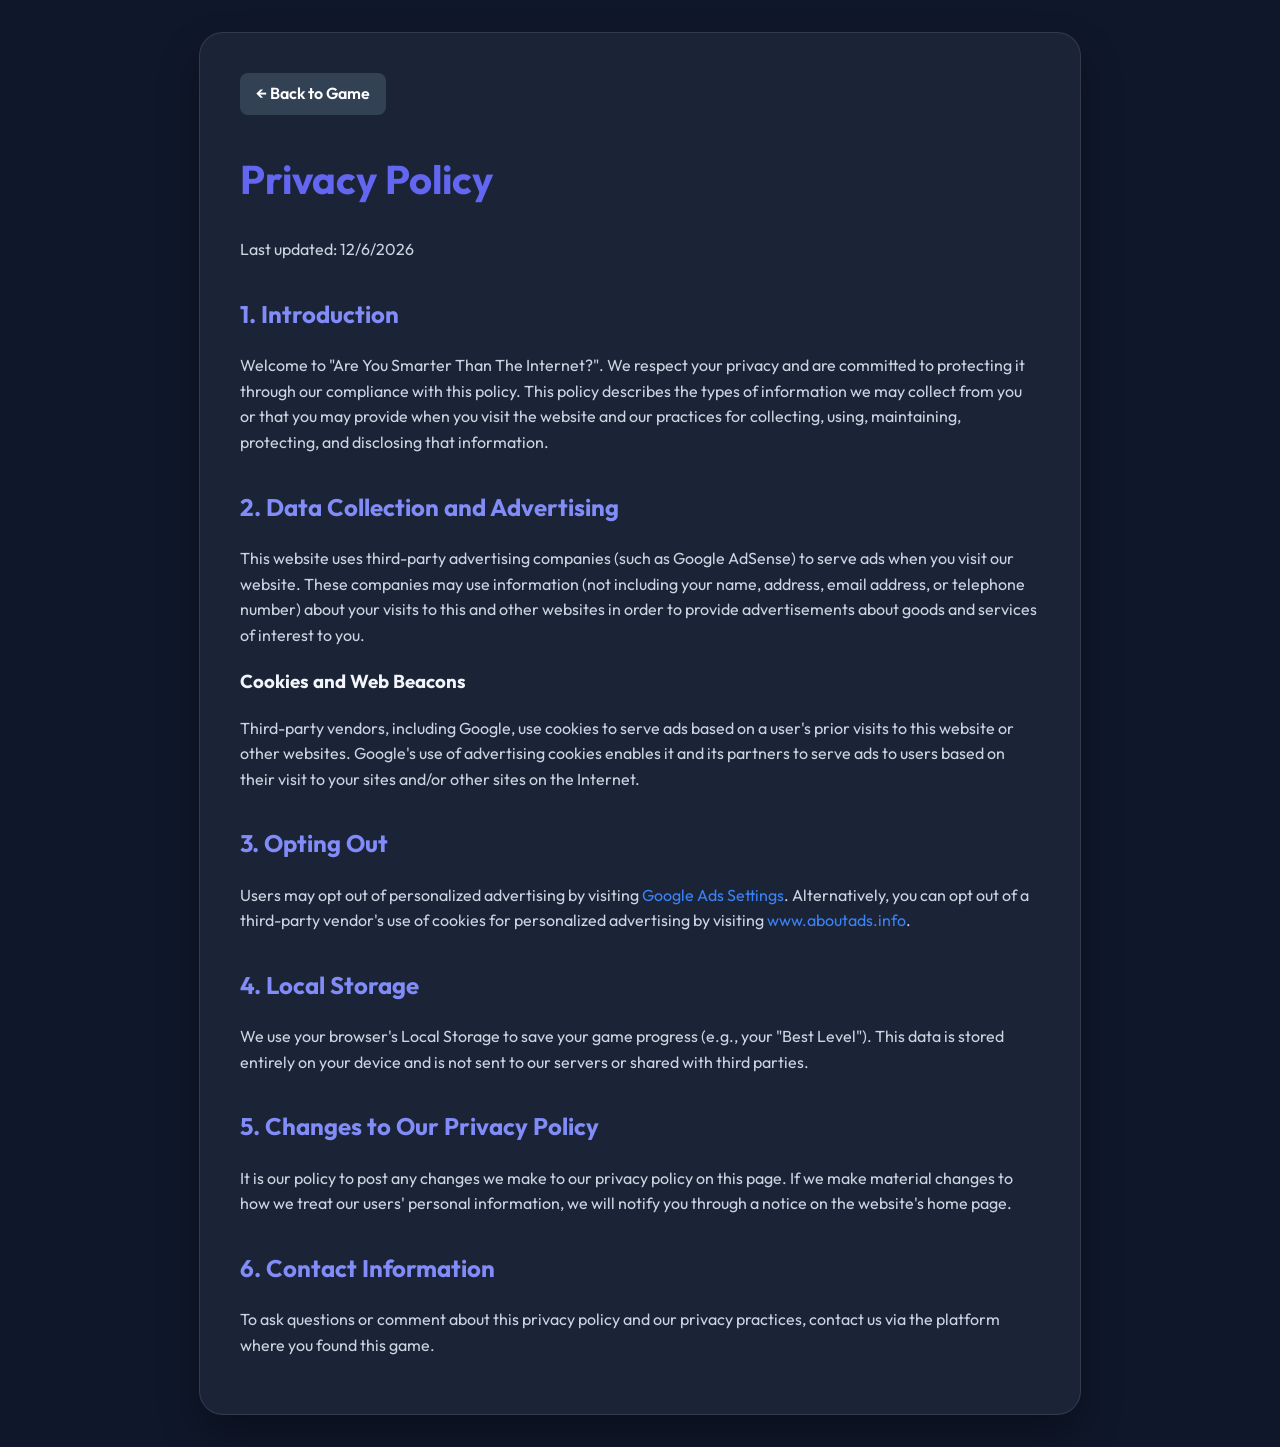
==== privacy.html @ 28c56752 "Initial commit, ready for deployment" ====
<!DOCTYPE html>
<html lang="en">

<head>
    <meta charset="UTF-8">
    <meta name="viewport" content="width=device-width, initial-scale=1.0">
    <title>Privacy Policy - Are You Smarter Than The Internet?</title>
    <link href="https://fonts.googleapis.com/css2?family=Outfit:wght@400;600;800&display=swap" rel="stylesheet">
    <style>
        body {
            font-family: 'Outfit', sans-serif;
            background-color: #0f172a;
            color: #f1f5f9;
            line-height: 1.6;
            margin: 0;
            padding: 2rem;
            display: flex;
            justify-content: center;
        }

        .container {
            max-width: 800px;
            background: rgba(30, 41, 59, 0.8);
            padding: 2.5rem;
            border-radius: 24px;
            box-shadow: 0 20px 40px rgba(0, 0, 0, 0.3);
            border: 1px solid rgba(255, 255, 255, 0.1);
        }

        h1 {
            color: #6366f1;
            margin-top: 0;
            font-size: 2.5rem;
        }

        h2 {
            color: #818cf8;
            margin-top: 2rem;
        }

        p {
            color: #cbd5e1;
            margin-bottom: 1rem;
        }

        a {
            color: #3b82f6;
            text-decoration: none;
        }

        a:hover {
            text-decoration: underline;
        }

        .back-btn {
            display: inline-block;
            margin-bottom: 2rem;
            padding: 0.5rem 1rem;
            background: #334155;
            color: white;
            border-radius: 8px;
            text-decoration: none;
            font-weight: 600;
            transition: background 0.2s;
        }

        .back-btn:hover {
            background: #475569;
            text-decoration: none;
        }
    </style>
</head>

<body>
    <div class="container">
        <a href="index.html" class="back-btn">&larr; Back to Game</a>

        <h1>Privacy Policy</h1>
        <p>Last updated: <span id="date"></span></p>

        <h2>1. Introduction</h2>
        <p>Welcome to "Are You Smarter Than The Internet?". We respect your privacy and are committed to protecting it
            through our compliance with this policy. This policy describes the types of information we may collect from
            you or that you may provide when you visit the website and our practices for collecting, using, maintaining,
            protecting, and disclosing that information.</p>

        <h2>2. Data Collection and Advertising</h2>
        <p>This website uses third-party advertising companies (such as Google AdSense) to serve ads when you visit our
            website. These companies may use information (not including your name, address, email address, or telephone
            number) about your visits to this and other websites in order to provide advertisements about goods and
            services of interest to you.</p>

        <h3>Cookies and Web Beacons</h3>
        <p>Third-party vendors, including Google, use cookies to serve ads based on a user's prior visits to this
            website or other websites. Google's use of advertising cookies enables it and its partners to serve ads to
            users based on their visit to your sites and/or other sites on the Internet.</p>

        <h2>3. Opting Out</h2>
        <p>Users may opt out of personalized advertising by visiting <a href="https://myadcenter.google.com/"
                target="_blank">Google Ads Settings</a>. Alternatively, you can opt out of a third-party vendor's use of
            cookies for personalized advertising by visiting <a href="https://www.aboutads.info/"
                target="_blank">www.aboutads.info</a>.</p>

        <h2>4. Local Storage</h2>
        <p>We use your browser's Local Storage to save your game progress (e.g., your "Best Level"). This data is stored
            entirely on your device and is not sent to our servers or shared with third parties.</p>

        <h2>5. Changes to Our Privacy Policy</h2>
        <p>It is our policy to post any changes we make to our privacy policy on this page. If we make material changes
            to how we treat our users' personal information, we will notify you through a notice on the website's home
            page.</p>

        <h2>6. Contact Information</h2>
        <p>To ask questions or comment about this privacy policy and our privacy practices, contact us via the platform
            where you found this game.</p>
    </div>

    <script>
        document.getElementById('date').textContent = new Date().toLocaleDateString();
    </script>
</body>

</html>
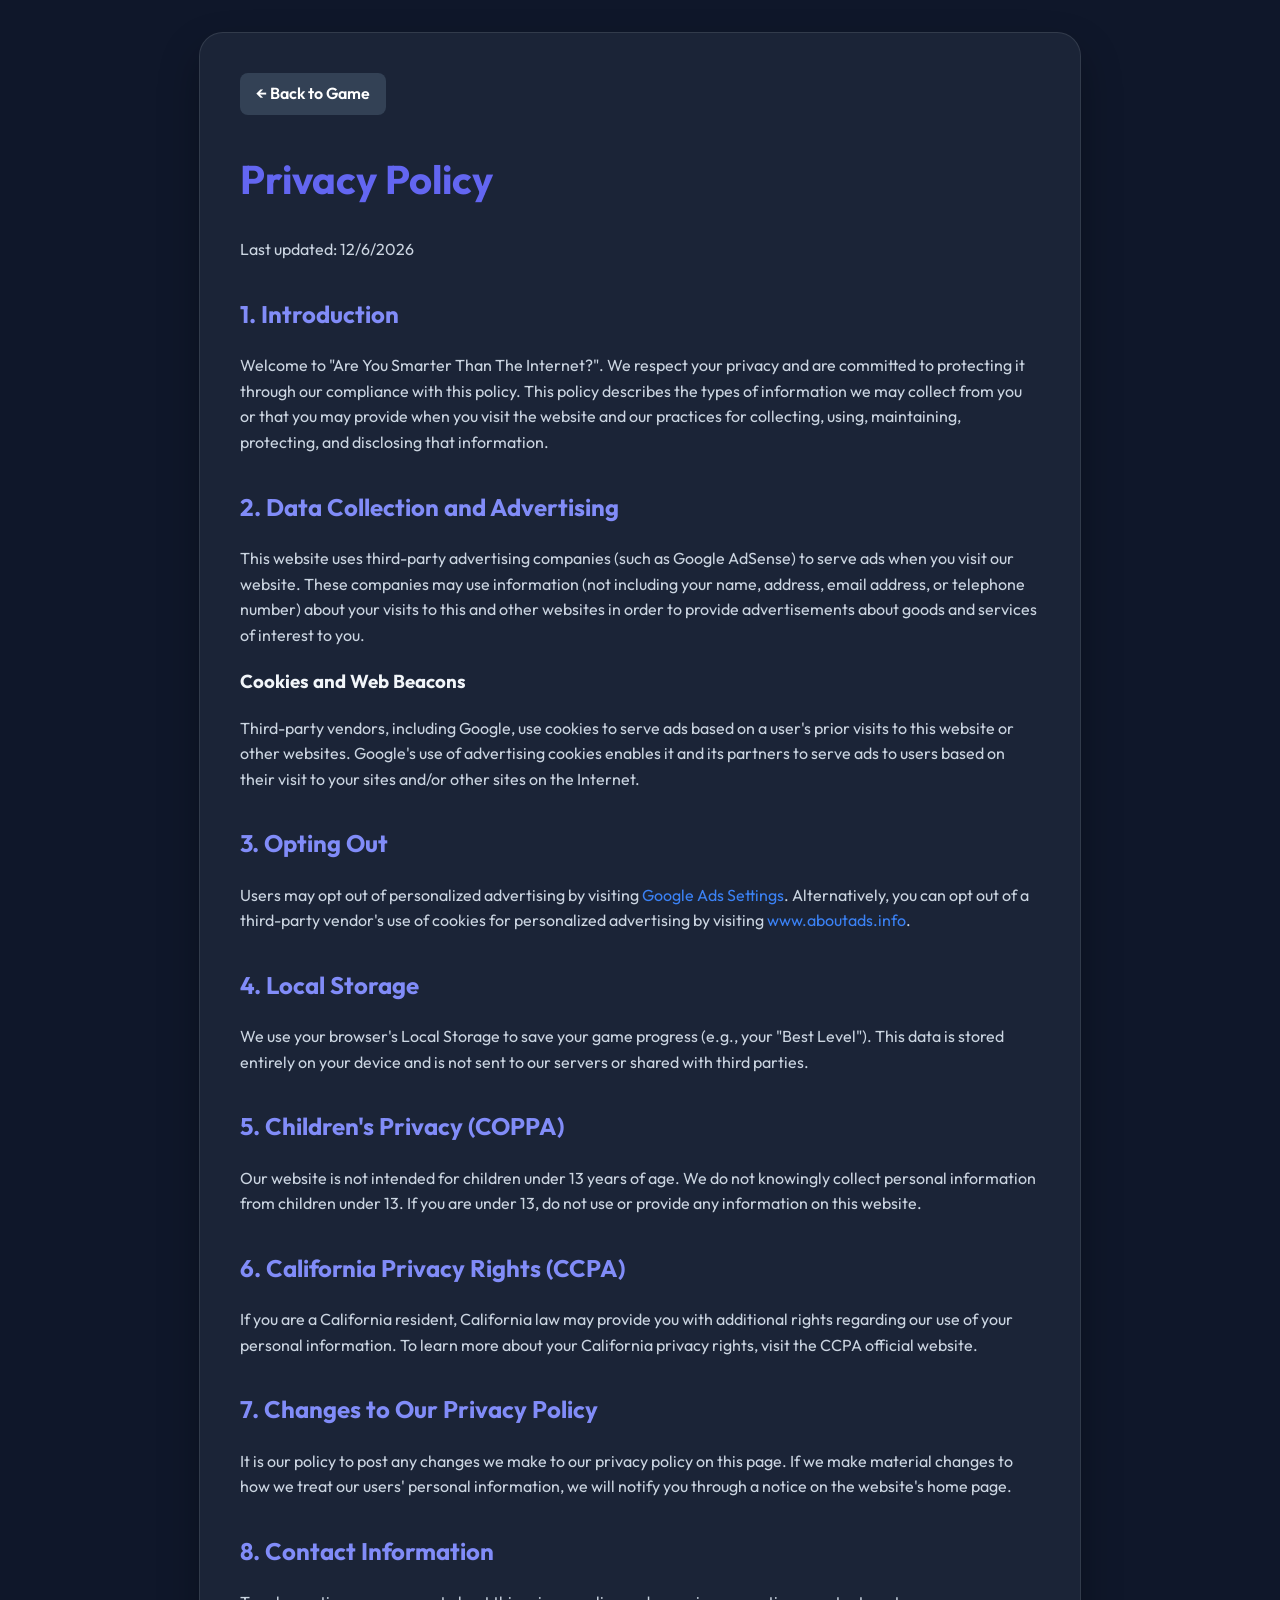
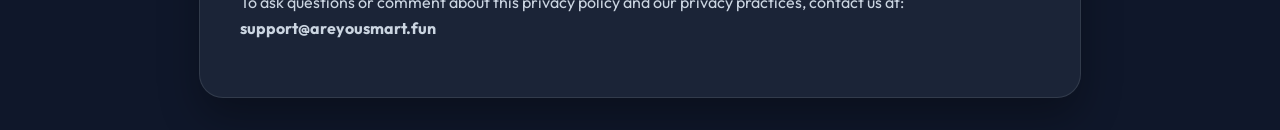
==== commit 67777467: "fixed adsense changes" ====
--- a/privacy.html
+++ b/privacy.html
@@ -105,14 +105,23 @@
         <p>We use your browser's Local Storage to save your game progress (e.g., your "Best Level"). This data is stored
             entirely on your device and is not sent to our servers or shared with third parties.</p>
 
-        <h2>5. Changes to Our Privacy Policy</h2>
+        <h2>5. Children's Privacy (COPPA)</h2>
+        <p>Our website is not intended for children under 13 years of age. We do not knowingly collect personal
+            information from children under 13. If you are under 13, do not use or provide any information on this
+            website.</p>
+
+        <h2>6. California Privacy Rights (CCPA)</h2>
+        <p>If you are a California resident, California law may provide you with additional rights regarding our use of
+            your personal information. To learn more about your California privacy rights, visit the CCPA official website.</p>
+
+        <h2>7. Changes to Our Privacy Policy</h2>
         <p>It is our policy to post any changes we make to our privacy policy on this page. If we make material changes
             to how we treat our users' personal information, we will notify you through a notice on the website's home
             page.</p>
 
-        <h2>6. Contact Information</h2>
-        <p>To ask questions or comment about this privacy policy and our privacy practices, contact us via the platform
-            where you found this game.</p>
+        <h2>8. Contact Information</h2>
+        <p>To ask questions or comment about this privacy policy and our privacy practices, contact us at: <b>support@areyousmart.fun</b></p>
+
     </div>
 
     <script>
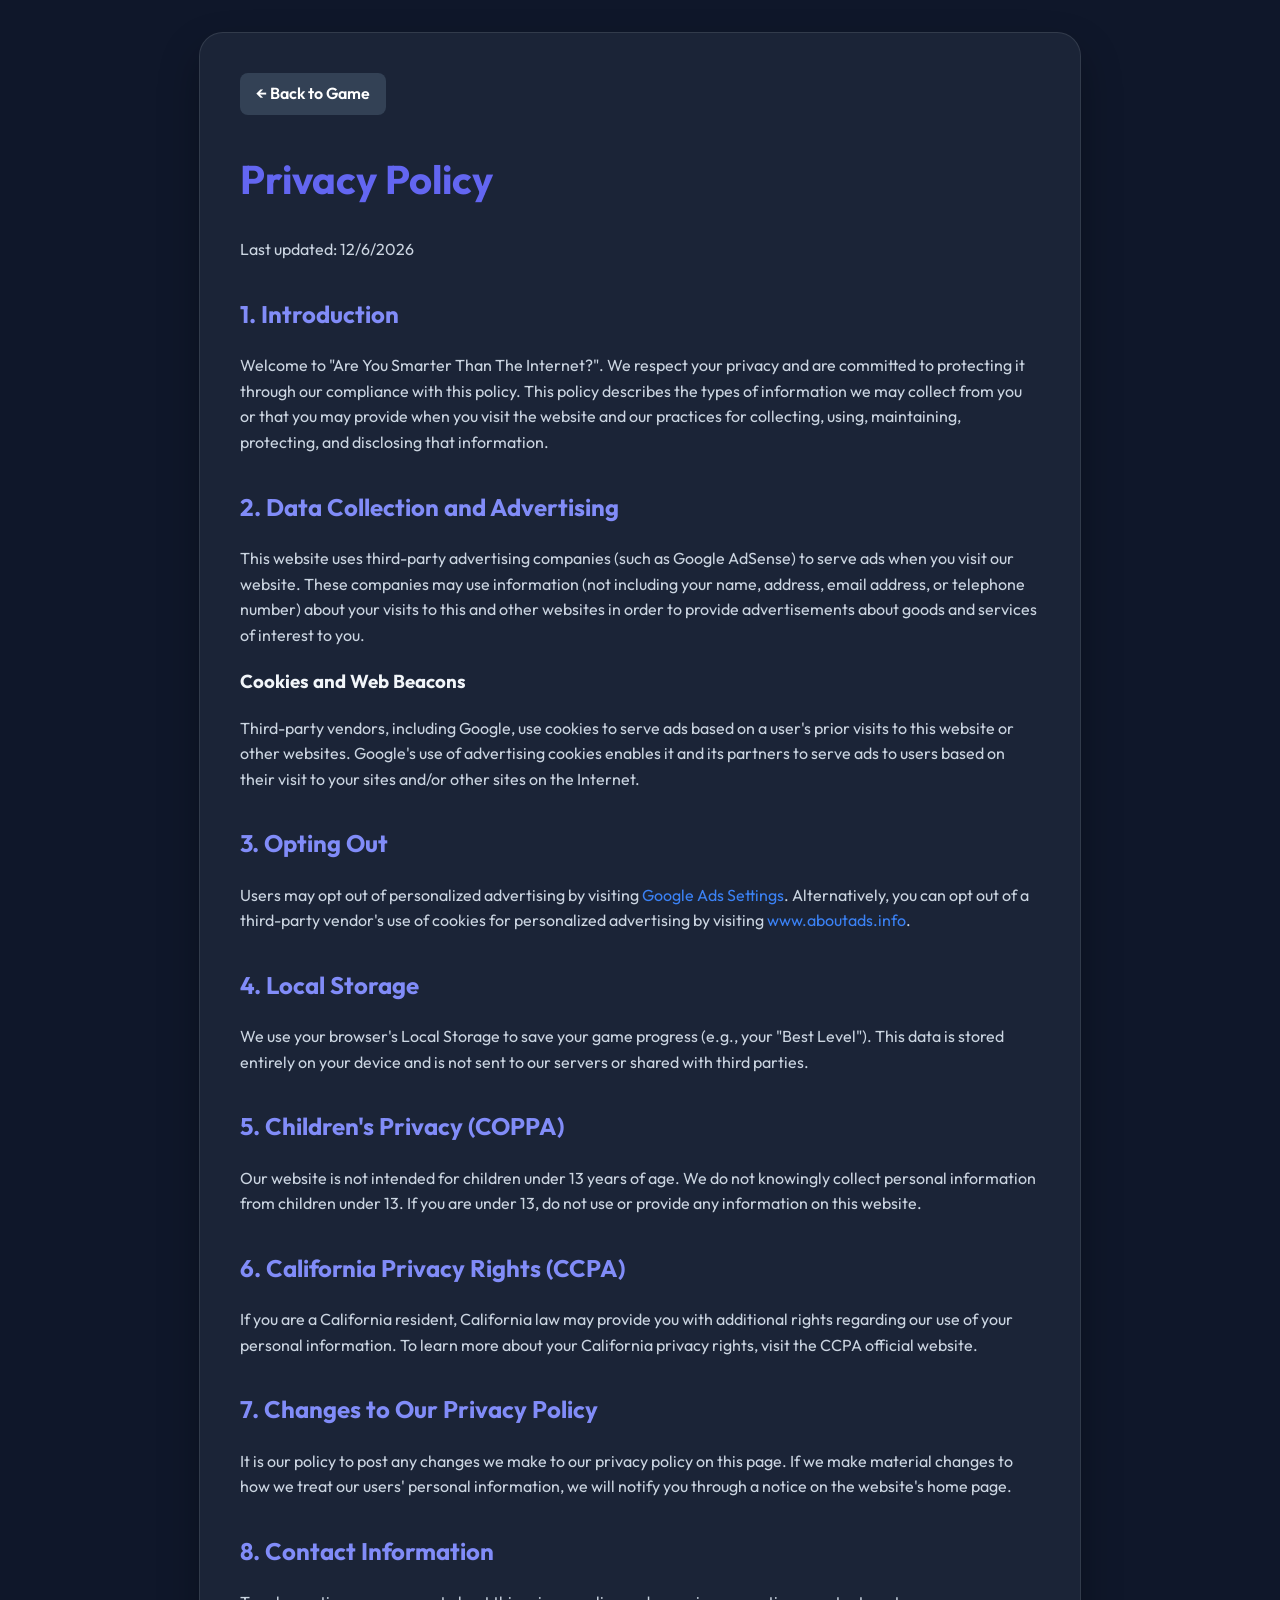
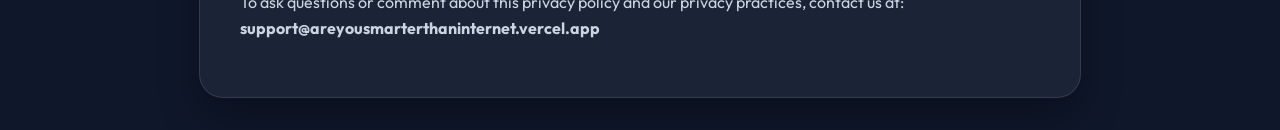
==== commit 913867a1: "fixed domain mismatch" ====
--- a/privacy.html
+++ b/privacy.html
@@ -120,7 +120,7 @@
             page.</p>
 
         <h2>8. Contact Information</h2>
-        <p>To ask questions or comment about this privacy policy and our privacy practices, contact us at: <b>support@areyousmart.fun</b></p>
+        <p>To ask questions or comment about this privacy policy and our privacy practices, contact us at: <b>support@areyousmarterthaninternet.vercel.app</b></p>
 
     </div>
 
